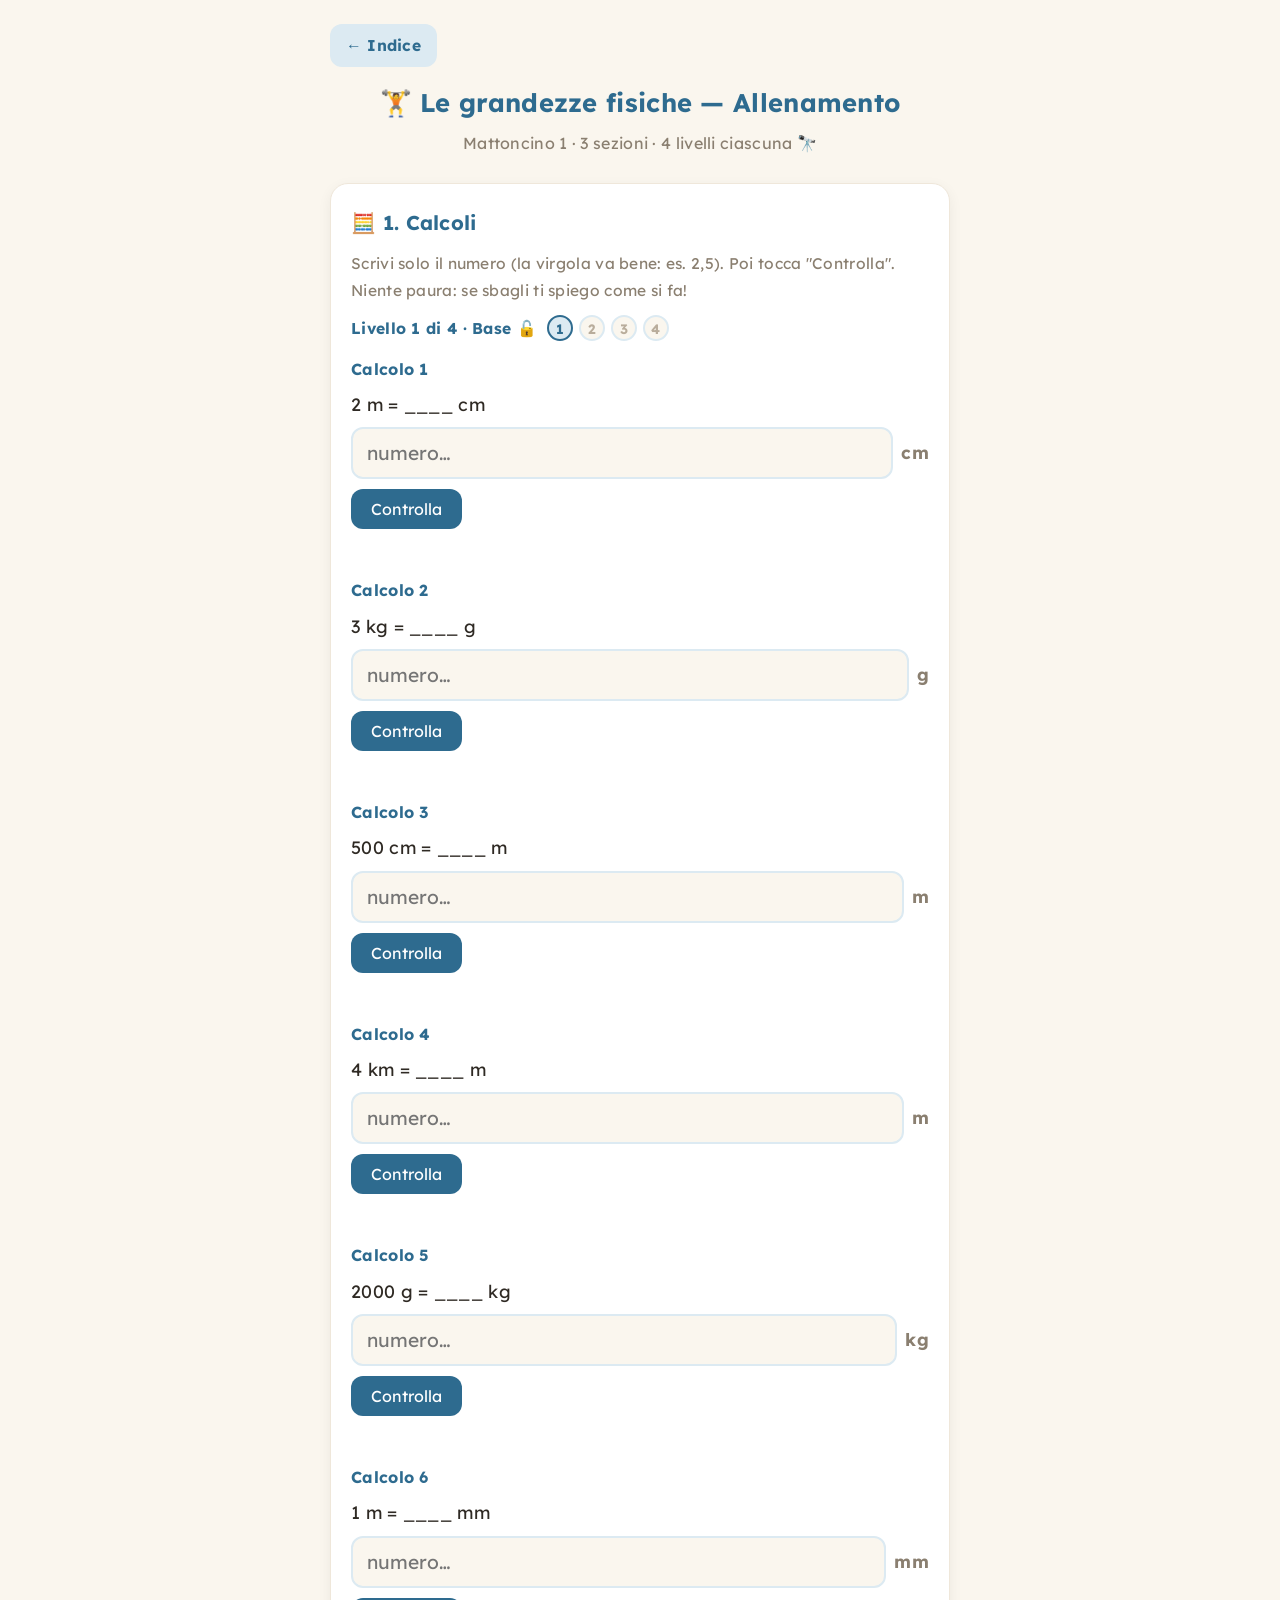
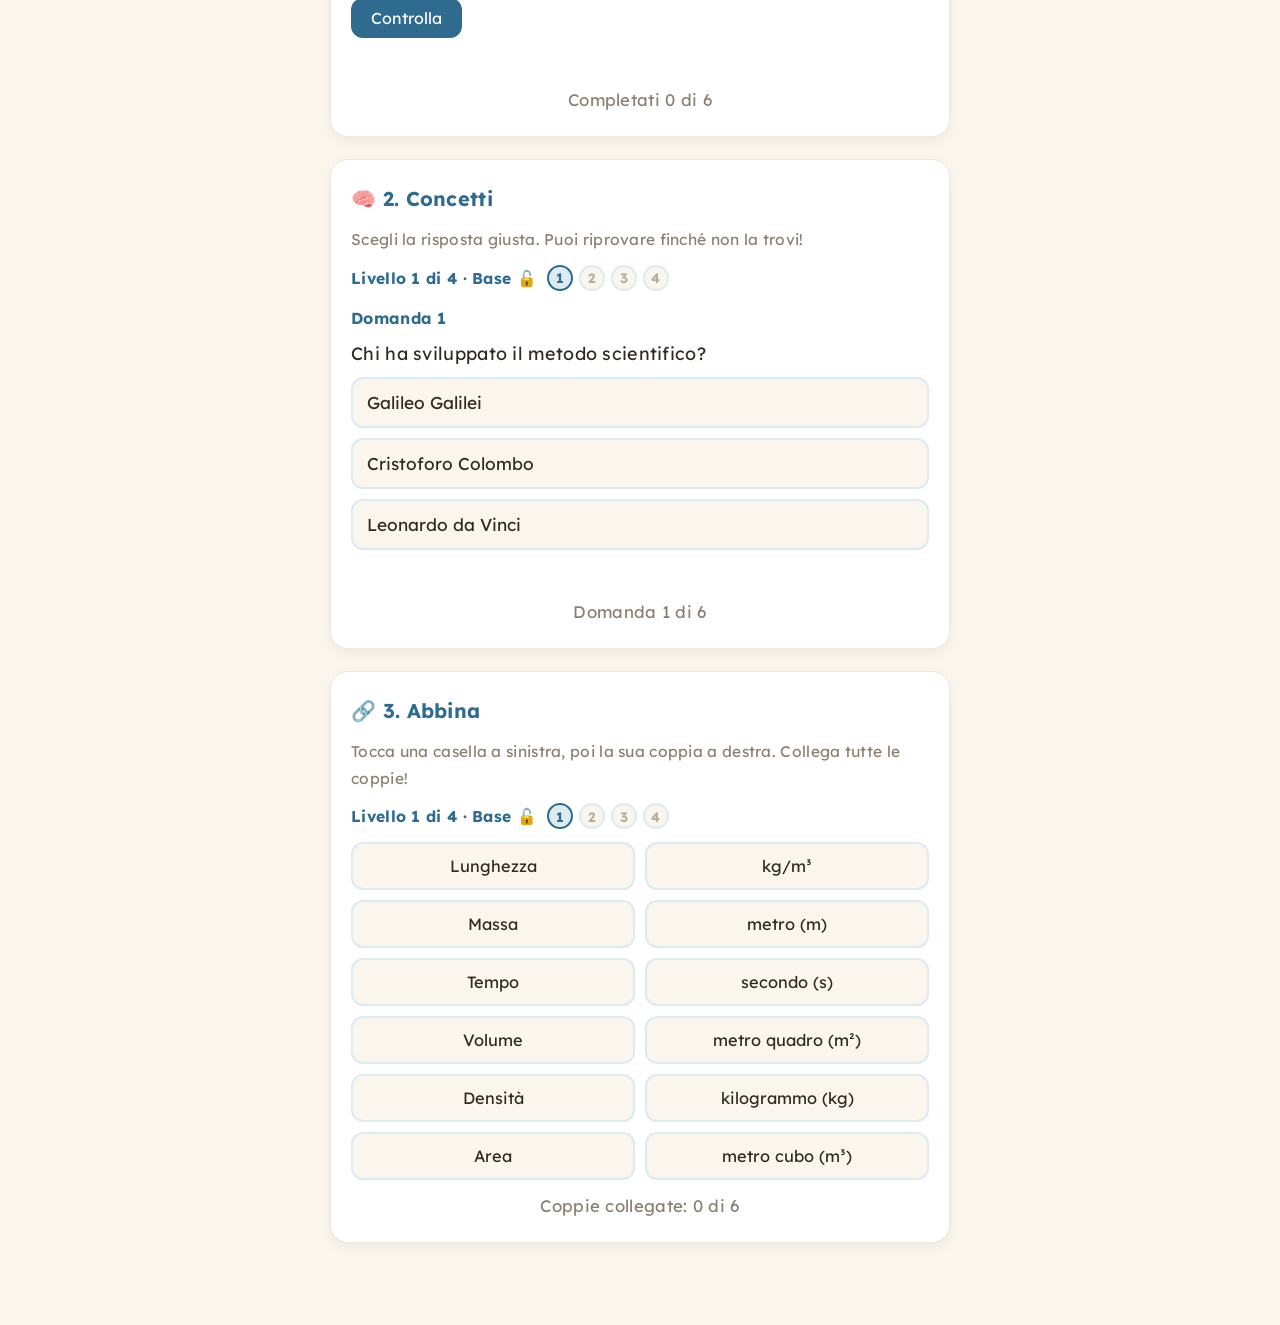
==== grandezze-allenamento.html @ ee23c64e "App Fisica di Irene: PWA installabile (4 mattoncini + allenamenti + video) - 4 lezioni con video esp" ====
<!DOCTYPE html>
<html lang="it">
<head>
<meta charset="UTF-8">
<meta name="viewport" content="width=device-width, initial-scale=1.0">
<link rel="manifest" href="manifest.json">
<meta name="theme-color" content="#FAF6EE">
<meta name="apple-mobile-web-app-capable" content="yes">
<meta name="apple-mobile-web-app-status-bar-style" content="default">
<meta name="apple-mobile-web-app-title" content="Fisica di Irene">
<link rel="apple-touch-icon" href="icon-180.png">
<link rel="icon" type="image/png" sizes="192x192" href="icon-192.png">
<title>Le grandezze fisiche — Allenamento</title>
<link rel="preconnect" href="https://fonts.googleapis.com">
<link rel="preconnect" href="https://fonts.gstatic.com" crossorigin>
<link href="https://fonts.googleapis.com/css2?family=Lexend:wght@400;600;700&display=swap" rel="stylesheet">
<style>
  :root{
    --bg:#FAF6EE; --card:#FFFFFF; --ink:#2F2A24;
    --accent:#2E6B8F; --accent-soft:#DCEAF2;
    --green:#3E8E5A; --green-soft:#E2F0E6;
    --red:#C2492F; --red-soft:#F6E1DB;
    --blue:#3B6EA5; --blue-soft:#E2ECF5;
  }
  *{box-sizing:border-box;}
  body{margin:0; font-family:"Lexend","Trebuchet MS",Verdana,sans-serif;
    background:var(--bg); color:var(--ink); line-height:1.7; letter-spacing:0.3px; padding:24px 14px 60px;}
  .wrap{max-width:620px;margin:0 auto;}
  h1{color:var(--accent);font-size:1.6rem;text-align:center;margin:0 0 6px;}
  .sub{text-align:center;color:#8a7f70;margin:0 0 26px;font-size:1rem;}
  .card{background:var(--card);border-radius:18px;padding:22px 20px;margin-bottom:22px;
    box-shadow:0 4px 14px rgba(0,0,0,0.06);border:1px solid #efe7da;}
  .card h2{margin:0 0 10px;font-size:1.25rem;color:var(--accent);display:flex;align-items:center;gap:8px;}
  .card .lead{color:#8a7f70;margin:0 0 12px;font-size:0.97rem;}
  .levelbar{margin:0 0 12px;}
  .lvrow{display:flex;align-items:center;gap:10px;flex-wrap:wrap;font-size:0.98rem;color:var(--accent);}
  .lvdots{display:inline-flex;gap:6px;}
  .lvdot{width:26px;height:26px;border-radius:50%;display:flex;align-items:center;justify-content:center;
    background:var(--bg);border:2px solid var(--accent-soft);color:#b9ad9c;font-size:0.85rem;font-weight:bold;}
  .lvdot.on{background:var(--accent-soft);border-color:var(--accent);color:var(--accent);}
  .ex{margin:14px 0;}
  .qnum{font-weight:bold;color:var(--accent);}
  .qtext{font-size:1.12rem;margin:6px 0 8px;}
  .options{display:flex;flex-direction:column;gap:10px;}
  .opt{background:var(--bg);border:2px solid var(--accent-soft);
    border-radius:12px;padding:13px 14px;font-size:1.08rem;cursor:pointer;
    text-align:left;font-family:inherit;color:var(--ink);transition:all .15s;}
  .opt:hover{border-color:var(--accent);}
  .opt.correct{background:var(--green-soft);border-color:var(--green);color:var(--green);font-weight:bold;}
  .opt.wrong{background:var(--red-soft);border-color:var(--red);color:var(--red);}
  .feedback{margin-top:10px;font-size:1.02rem;font-weight:bold;min-height:24px;}
  .feedback.ok{color:var(--green);}
  .feedback.no{color:var(--red);}
  .progress{text-align:center;font-size:1.05rem;margin:12px 0 0;color:#8a7f70;}
  .star{font-size:1.4rem;}
  .calc-row{display:flex;gap:8px;align-items:center;flex-wrap:wrap;margin-top:4px;}
  .write-input{flex:1;min-width:120px;font-family:"Lexend",sans-serif;font-size:1.2rem;
    padding:12px 14px;border:2px solid var(--accent-soft);border-radius:12px;
    background:var(--bg);color:var(--ink);}
  .write-input:focus{outline:none;border-color:var(--accent);}
  .unit{font-size:1.1rem;color:#8a7f70;font-weight:bold;}
  .checkbtn{margin-top:10px;background:var(--accent);color:#fff;border:none;
    border-radius:12px;padding:10px 20px;font-size:1rem;cursor:pointer;font-family:inherit;}
  .write-input.okbox{border-color:var(--green);background:var(--green-soft);}
  .write-input.nobox{border-color:var(--red);}
  .match-grid{display:grid;grid-template-columns:1fr 1fr;gap:10px;margin-top:6px;}
  .match-col{display:flex;flex-direction:column;gap:10px;}
  .match-btn{background:var(--bg);border:2px solid var(--accent-soft);border-radius:12px;
    padding:12px;font-size:1.02rem;cursor:pointer;font-family:inherit;color:var(--ink);
    display:flex;align-items:center;justify-content:center;text-align:center;gap:6px;transition:all .15s;}
  .match-btn:hover{border-color:var(--accent);}
  .match-btn.sel{border-color:var(--blue);background:var(--blue-soft);color:var(--blue);font-weight:bold;}
  .match-btn.done{background:var(--green-soft);border-color:var(--green);color:var(--green);
    font-weight:bold;cursor:default;opacity:0.85;}
  .match-btn.flash{border-color:var(--red);background:var(--red-soft);}
  .restart{display:inline-block;margin:12px auto 0;background:var(--accent);color:#fff;border:none;
    border-radius:12px;padding:11px 22px;font-size:1rem;cursor:pointer;font-family:inherit;}
</style>
</head>
<body>
<div class="wrap">
  <a href="index.html" style="display:inline-block;background:#DCEAF2;color:#2E6B8F;text-decoration:none;border-radius:12px;padding:8px 16px;font-size:0.98rem;font-weight:bold;margin-bottom:14px;">&larr; Indice</a>
  <h1>🏋️ Le grandezze fisiche — Allenamento</h1>
  <p class="sub">Mattoncino 1 · 3 sezioni · 4 livelli ciascuna 🔭</p>

  <!-- SEZIONE 1 — CALCOLI -->
  <div class="card">
    <h2>🧮 1. Calcoli</h2>
    <p class="lead">Scrivi solo il numero (la virgola va bene: es. 2,5). Poi tocca "Controlla". Niente paura: se sbagli ti spiego come si fa!</p>
    <div class="levelbar" id="calc-level"></div>
    <div id="calc-list"></div>
    <div class="progress" id="calc-prog"></div>
  </div>

  <!-- SEZIONE 2 — CONCETTI -->
  <div class="card">
    <h2>🧠 2. Concetti</h2>
    <p class="lead">Scegli la risposta giusta. Puoi riprovare finché non la trovi!</p>
    <div class="levelbar" id="quiz-level"></div>
    <div id="quiz-box"></div>
    <div class="progress" id="quiz-prog"></div>
  </div>

  <!-- SEZIONE 3 — ABBINA -->
  <div class="card">
    <h2>🔗 3. Abbina</h2>
    <p class="lead">Tocca una casella a sinistra, poi la sua coppia a destra. Collega tutte le coppie!</p>
    <div class="levelbar" id="match-level"></div>
    <div class="match-grid" id="match-grid"></div>
    <div class="progress" id="match-prog"></div>
  </div>
</div>

<script>
  function stars(correct,total){
    const pct=correct/total;
    const n=pct===1?5:pct>=0.75?4:pct>=0.5?3:pct>=0.25?2:1;
    return "⭐".repeat(n);
  }
  const LV=["Base","Intermedio","Avanzato","Sfida"];
  function levelBar(level){
    let dots="";
    for(let i=0;i<4;i++) dots+=`<span class="lvdot ${i<=level?'on':''}">${i+1}</span>`;
    return `<div class="lvrow"><b>Livello ${level+1} di 4 · ${LV[level]} 🔓</b><span class="lvdots">${dots}</span></div>`;
  }
  function levelResult(progEl, score, total, level, threshold, setFnName){
    const passed = score>=threshold;
    let html=`<div class="star">${stars(score,total)}</div>${score}/${total} giuste<br>`;
    if(passed && level<3){
      html+=`<b>Bravissima! Livello ${level+2} sbloccato 🔓</b><br>`;
      html+=`<button class="restart" onclick="${setFnName}(${level+1})">➡️ Vai al Livello ${level+2}</button>`;
    } else if(passed && level===3){
      html+=`<b>🏆 Hai completato tutti i livelli!</b><br>`;
      html+=`<button class="restart" onclick="${setFnName}(0)">🔄 Rigioca dal Livello 1</button>`;
    } else {
      html+=`<b>Ci sei quasi! Riprova questo livello, ce la fai 🌱</b><br>`;
      html+=`<button class="restart" onclick="${setFnName}(${level})">🔄 Rifai il Livello ${level+1}</button>`;
    }
    progEl.innerHTML=html;
  }
  function shuffle(a){ a=a.slice(); for(let i=a.length-1;i>0;i--){ const j=Math.floor(Math.random()*(i+1)); [a[i],a[j]]=[a[j],a[i]]; } return a; }
  function escQ(s){ return String(s).replace(/'/g, "\\'"); }

  /* ============ SEZIONE 1 — CALCOLI ============ */
  const calcLevels = [
    [ // L1 — equivalenze base
      {q:"2 m = ____ cm", a:200, unit:"cm", sol:"Da m a cm moltiplico per 100: 2 × 100 = 200."},
      {q:"3 kg = ____ g", a:3000, unit:"g", sol:"Da kg a g moltiplico per 1000: 3 × 1000 = 3000."},
      {q:"500 cm = ____ m", a:5, unit:"m", sol:"Da cm a m divido per 100: 500 ÷ 100 = 5."},
      {q:"4 km = ____ m", a:4000, unit:"m", sol:"Da km a m moltiplico per 1000: 4 × 1000 = 4000."},
      {q:"2000 g = ____ kg", a:2, unit:"kg", sol:"Da g a kg divido per 1000: 2000 ÷ 1000 = 2."},
      {q:"1 m = ____ mm", a:1000, unit:"mm", sol:"Da m a mm moltiplico per 1000: 1 × 1000 = 1000."},
    ],
    [ // L2 — equivalenze + tempo + decimali
      {q:"2 min = ____ s", a:120, unit:"s", sol:"1 min = 60 s → 2 × 60 = 120."},
      {q:"1 h = ____ s", a:3600, unit:"s", sol:"1 h = 60 min = 60 × 60 = 3600 s."},
      {q:"1,5 kg = ____ g", a:1500, unit:"g", sol:"1,5 × 1000 = 1500."},
      {q:"250 cm = ____ m", a:2.5, unit:"m", sol:"250 ÷ 100 = 2,5."},
      {q:"3,5 m = ____ cm", a:350, unit:"cm", sol:"3,5 × 100 = 350."},
      {q:"90 s = ____ min", a:1.5, unit:"min", sol:"90 ÷ 60 = 1,5."},
    ],
    [ // L3 — densità (trova d)
      {q:"m = 100 g, V = 20 cm³.  d = ____ g/cm³", a:5, unit:"g/cm³", sol:"d = m/V = 100 ÷ 20 = 5."},
      {q:"m = 300 g, V = 100 cm³.  d = ____ g/cm³", a:3, unit:"g/cm³", sol:"d = m/V = 300 ÷ 100 = 3."},
      {q:"m = 60 g, V = 30 cm³.  d = ____ g/cm³", a:2, unit:"g/cm³", sol:"d = m/V = 60 ÷ 30 = 2."},
      {q:"m = 200 g, V = 25 cm³.  d = ____ g/cm³", a:8, unit:"g/cm³", sol:"d = m/V = 200 ÷ 25 = 8."},
      {q:"m = 45 g, V = 9 cm³.  d = ____ g/cm³", a:5, unit:"g/cm³", sol:"d = m/V = 45 ÷ 9 = 5."},
      {q:"m = 150 g, V = 50 cm³.  d = ____ g/cm³", a:3, unit:"g/cm³", sol:"d = m/V = 150 ÷ 50 = 3."},
    ],
    [ // L4 — densità inversa + misto
      {q:"d = 2 g/cm³, V = 10 cm³.  m = ____ g", a:20, unit:"g", sol:"m = d × V = 2 × 10 = 20."},
      {q:"m = 80 g, d = 4 g/cm³.  V = ____ cm³", a:20, unit:"cm³", sol:"V = m ÷ d = 80 ÷ 4 = 20."},
      {q:"d = 7,8 g/cm³, V = 10 cm³.  m = ____ g", a:78, unit:"g", sol:"m = d × V = 7,8 × 10 = 78."},
      {q:"m = 540 g, d = 2,7 g/cm³.  V = ____ cm³", a:200, unit:"cm³", sol:"V = m ÷ d = 540 ÷ 2,7 = 200."},
      {q:"m = 250 g, V = 50 cm³.  d = ____ g/cm³", a:5, unit:"g/cm³", sol:"d = m ÷ V = 250 ÷ 50 = 5."},
      {q:"d = 1,2 g/cm³, V = 5 cm³.  m = ____ g", a:6, unit:"g", sol:"m = d × V = 1,2 × 5 = 6."},
    ],
  ];
  let cLevel=0, calcDone=[];
  function parseNum(s){ return parseFloat(String(s).trim().replace(",", ".").replace(/\s+/g,"")); }
  function setCalcLevel(lvl){
    cLevel=lvl;
    const data=calcLevels[lvl];
    calcDone=new Array(data.length).fill(false);
    document.getElementById("calc-level").innerHTML=levelBar(lvl);
    document.getElementById("calc-prog").textContent=`Completati 0 di ${data.length}`;
    const list=document.getElementById("calc-list");
    list.innerHTML=data.map((it,i)=>`
      <div class="ex">
        <div class="qnum">Calcolo ${i+1}</div>
        <div class="qtext">${it.q}</div>
        <div class="calc-row">
          <input class="write-input" id="ci${i}" type="text" inputmode="decimal" autocomplete="off" placeholder="numero…">
          <span class="unit">${it.unit}</span>
        </div>
        <button class="checkbtn" onclick="checkCalc(${i})">Controlla</button>
        <div class="feedback" id="cfb${i}"></div>
      </div>`).join("");
  }
  function checkCalc(i){
    const it=calcLevels[cLevel][i];
    const inp=document.getElementById("ci"+i);
    const fb=document.getElementById("cfb"+i);
    const val=parseNum(inp.value);
    const ok = !isNaN(val) && Math.abs(val - it.a) < 0.01;
    if(ok){
      inp.classList.add("okbox"); inp.classList.remove("nobox");
      fb.innerHTML="✅ Perfetto! "+it.sol; fb.className="feedback ok";
    } else {
      inp.classList.add("nobox");
      fb.innerHTML=`💛 Quasi! ${it.sol}<br>La risposta è: <b>${String(it.a).replace(".",",")} ${it.unit}</b>`;
      fb.className="feedback no";
    }
    if(!calcDone[i]){ calcDone[i]=true; updateCalc(); }
  }
  function updateCalc(){
    const data=calcLevels[cLevel];
    const pr=document.getElementById("calc-prog");
    const done=calcDone.filter(Boolean).length;
    if(done<data.length){ pr.textContent=`Completati ${done} di ${data.length}`; return; }
    let correct=0;
    data.forEach((it,i)=>{ if(document.getElementById("ci"+i).classList.contains("okbox")) correct++; });
    levelResult(pr, correct, data.length, cLevel, 4, "setCalcLevel");
  }

  /* ============ SEZIONE 2 — CONCETTI ============ */
  const quizLevels = [
    [ // L1
      {q:"Chi ha sviluppato il metodo scientifico?", opts:["Galileo Galilei","Cristoforo Colombo","Leonardo da Vinci"], correct:0},
      {q:"Qual è l'unità di misura della massa nel SI?", opts:["il metro","il kilogrammo","il litro"], correct:1},
      {q:"Qual è l'unità di misura della lunghezza?", opts:["il secondo","il grammo","il metro"], correct:2},
      {q:"Con quale strumento misuri la massa?", opts:["la bilancia","il righello","il cronometro"], correct:0},
      {q:"Il tempo si misura in…", opts:["metri","secondi","kilogrammi"], correct:1},
      {q:"Una grandezza fisica è…", opts:["qualcosa che si può misurare","un'opinione","un colore"], correct:0},
    ],
    [ // L2
      {q:"La densità si misura in…", opts:["g/cm³ (o kg/m³)","cm²","secondi"], correct:0},
      {q:"Quale di queste NON è una grandezza fisica?", opts:["la massa","la simpatia","il tempo"], correct:1},
      {q:"Massa e peso sono la stessa cosa?", opts:["Sì, sempre","No, sono cose diverse","Solo sulla Luna"], correct:1},
      {q:"Lo strumento per misurare il tempo è…", opts:["il termometro","il cronometro","la bilancia"], correct:1},
      {q:"Il volume è una grandezza…", opts:["fondamentale","derivata","immaginaria"], correct:1},
      {q:"Misurare vuol dire…", opts:["indovinare","confrontare con un'unità campione","disegnare"], correct:1},
    ],
    [ // L3
      {q:"Qual è il PRIMO passo del metodo scientifico?", opts:["scrivere la legge","osservare","fare i calcoli"], correct:1},
      {q:"Qual è la formula della densità?", opts:["d = m × V","d = m / V","d = V / m"], correct:1},
      {q:"Quale di queste è una grandezza FONDAMENTALE?", opts:["l'area","la lunghezza","la densità"], correct:1},
      {q:"Per misurare il volume di un liquido uso…", opts:["il cilindro graduato","il righello","la bilancia"], correct:0},
      {q:"1 g a quanti mg corrisponde?", opts:["10 mg","100 mg","1000 mg"], correct:2},
      {q:"La notazione scientifica serve a…", opts:["scrivere numeri molto grandi o molto piccoli","colorare i grafici","misurare il tempo"], correct:0},
    ],
    [ // L4
      {q:"Un oggetto galleggia sull'acqua se la sua densità è…", opts:["maggiore di quella dell'acqua","minore di quella dell'acqua","uguale a zero"], correct:1},
      {q:"Se mantengo la massa ma RADDOPPIO il volume, la densità…", opts:["raddoppia","si dimezza","resta uguale"], correct:1},
      {q:"Qual è l'ordine giusto del metodo scientifico?", opts:["ipotesi → legge → osservazione","osservazione → ipotesi → esperimento → legge","esperimento → osservazione → ipotesi"], correct:1},
      {q:"Quale è un SOTTOMULTIPLO del metro?", opts:["il kilometro","il centimetro","il decametro"], correct:1},
      {q:"La massa di un corpo sulla Terra e sulla Luna…", opts:["è la stessa","è maggiore sulla Luna","è minore sulla Luna"], correct:0},
      {q:"2,5 m quanti cm sono?", opts:["25 cm","250 cm","2500 cm"], correct:1},
    ],
  ];
  let qLevel=0, qc=0, qs=0, qCorrect=0;
  function setQuizLevel(lvl){ qLevel=lvl; qc=0; qs=0; document.getElementById("quiz-level").innerHTML=levelBar(lvl); showQuiz(); }
  function showQuiz(){
    const data=quizLevels[qLevel];
    const box=document.getElementById("quiz-box");
    const pr=document.getElementById("quiz-prog");
    if(qc>=data.length){ box.innerHTML=""; levelResult(pr, qs, data.length, qLevel, 4, "setQuizLevel"); return; }
    const it=data[qc];
    const order=shuffle(it.opts.map((o,i)=>i));
    const shown=order.map(k=>it.opts[k]);
    qCorrect=order.indexOf(it.correct);
    pr.textContent=`Domanda ${qc+1} di ${data.length}`;
    box.innerHTML=`
      <div class="ex">
        <div class="qnum">Domanda ${qc+1}</div>
        <div class="qtext">${it.q}</div>
        <div class="options">
          ${shown.map((o,i)=>`<button class="opt" onclick="quizAns(${i})">${o}</button>`).join("")}
        </div>
        <div class="feedback" id="qfb"></div>
      </div>`;
  }
  function quizAns(i){
    const opts=document.querySelectorAll("#quiz-box .opt");
    const fb=document.getElementById("qfb");
    if(i===qCorrect){
      opts[i].classList.add("correct");
      fb.textContent="✅ Giusto!"; fb.className="feedback ok";
      qs++; opts.forEach(o=>o.disabled=true);
      setTimeout(()=>{ qc++; showQuiz(); },1100);
    } else {
      opts[i].classList.add("wrong");
      fb.textContent="Riprova 🙂"; fb.className="feedback no";
    }
  }

  /* ============ SEZIONE 3 — ABBINA ============ */
  const matchLevels = [
    [ // L1 grandezza ↔ unità
      {l:"Lunghezza", r:"metro (m)"},{l:"Massa", r:"kilogrammo (kg)"},{l:"Tempo", r:"secondo (s)"},
      {l:"Volume", r:"metro cubo (m³)"},{l:"Densità", r:"kg/m³"},{l:"Area", r:"metro quadro (m²)"},
    ],
    [ // L2 grandezza ↔ strumento
      {l:"Massa", r:"bilancia ⚖️"},{l:"Tempo", r:"cronometro ⏱️"},{l:"Lunghezza", r:"righello 📏"},
      {l:"Volume di un liquido", r:"cilindro graduato 🧪"},{l:"Temperatura", r:"termometro 🌡️"},
    ],
    [ // L3 prefisso ↔ valore
      {l:"kilo (k)", r:"× 1000"},{l:"etto (h)", r:"× 100"},{l:"deca (da)", r:"× 10"},
      {l:"deci (d)", r:": 10"},{l:"centi (c)", r:": 100"},{l:"milli (m)", r:": 1000"},
    ],
    [ // L4 equivalenze
      {l:"1 m", r:"100 cm"},{l:"1 km", r:"1000 m"},{l:"1 kg", r:"1000 g"},
      {l:"1 min", r:"60 s"},{l:"1 h", r:"3600 s"},{l:"1 litro", r:"1000 cm³"},
    ],
  ];
  let mLevel=0, selL=null, matched=0, firstTry=0, spoiled;
  function setMatchLevel(lvl){
    mLevel=lvl; selL=null; matched=0; firstTry=0; spoiled=new Set();
    const pairs=matchLevels[lvl];
    document.getElementById("match-level").innerHTML=levelBar(lvl);
    const grid=document.getElementById("match-grid");
    const left=pairs.map((p,i)=>`<button class="match-btn" id="ml${i}" onclick="pickL(${i})">${p.l}</button>`).join("");
    const order=shuffle(pairs.map((p,i)=>i));
    const right=order.map(i=>`<button class="match-btn" id="mr${i}" onclick="pickR(${i})">${pairs[i].r}</button>`).join("");
    grid.innerHTML=`<div class="match-col">${left}</div><div class="match-col">${right}</div>`;
    document.getElementById("match-prog").textContent=`Coppie collegate: 0 di ${pairs.length}`;
  }
  function pickL(i){
    const btn=document.getElementById("ml"+i);
    if(btn.classList.contains("done")) return;
    document.querySelectorAll(".match-btn.sel").forEach(b=>b.classList.remove("sel"));
    selL=i; btn.classList.add("sel");
  }
  function pickR(i){
    if(selL===null) return;
    const rBtn=document.getElementById("mr"+i);
    if(rBtn.classList.contains("done")) return;
    const lBtn=document.getElementById("ml"+selL);
    const pairs=matchLevels[mLevel];
    if(selL===i){
      lBtn.classList.remove("sel"); lBtn.classList.add("done"); rBtn.classList.add("done");
      if(!spoiled.has(selL)) firstTry++;
      selL=null; matched++;
      const pr=document.getElementById("match-prog");
      if(matched>=pairs.length){
        levelResult(pr, firstTry, pairs.length, mLevel, Math.max(pairs.length-1,1), "setMatchLevel");
      } else {
        pr.textContent=`Coppie collegate: ${matched} di ${pairs.length}`;
      }
    } else {
      spoiled.add(selL);
      rBtn.classList.add("flash");
      setTimeout(()=>rBtn.classList.remove("flash"),500);
      lBtn.classList.remove("sel"); selL=null;
    }
  }

  // avvio
  setCalcLevel(0);
  setQuizLevel(0);
  setMatchLevel(0);
</script>
<script>
  if ('serviceWorker' in navigator) { navigator.serviceWorker.register('./service-worker.js'); }
</script>
</body>
</html>
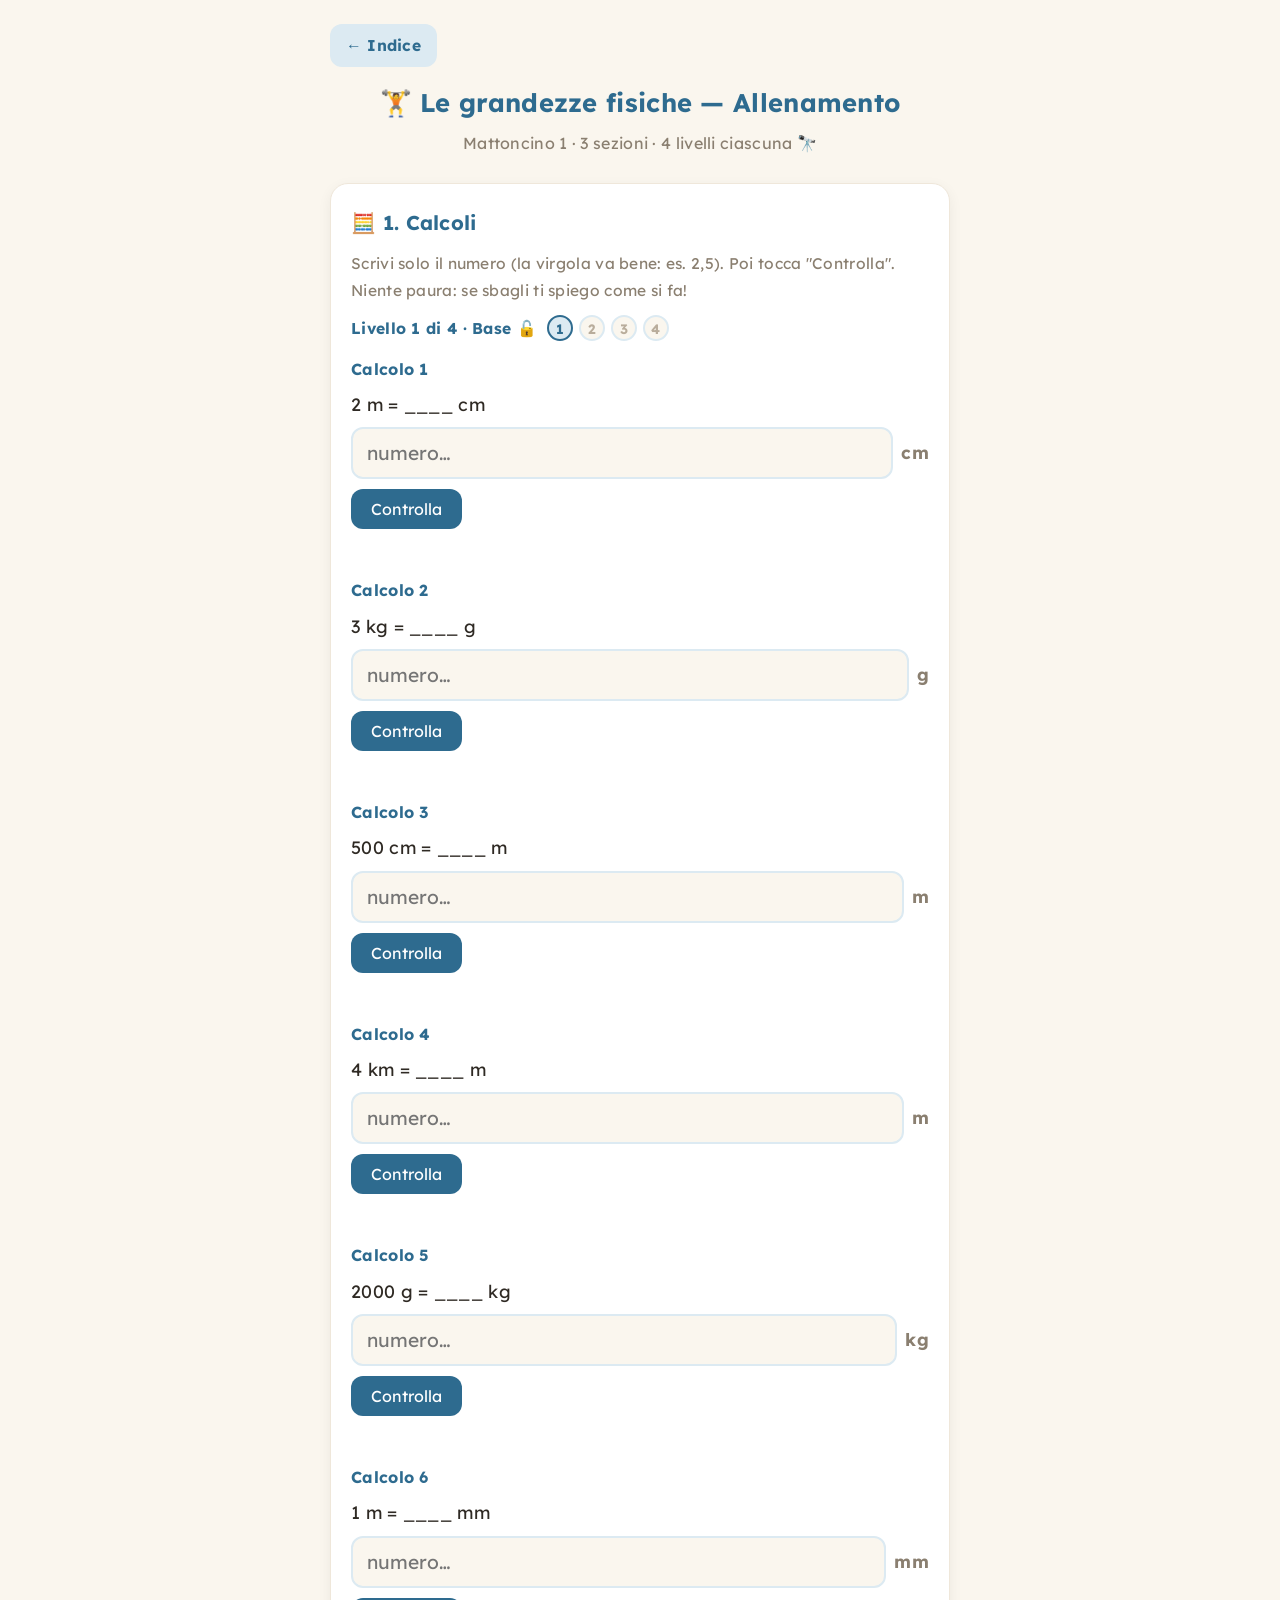
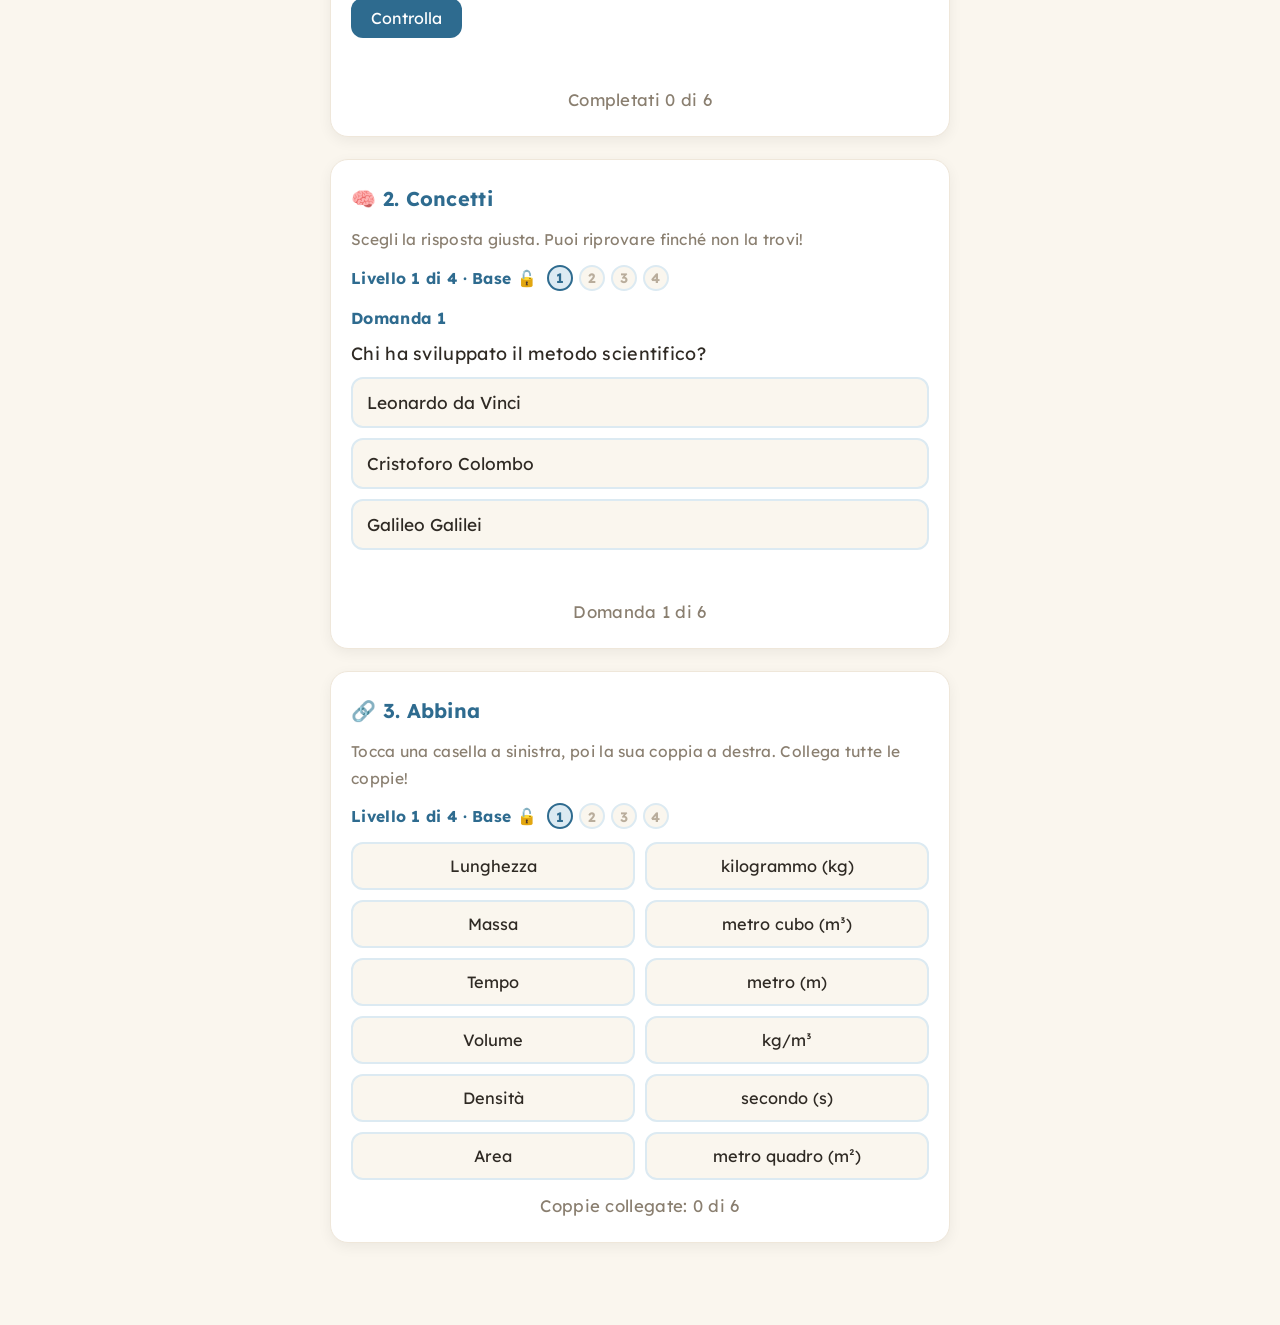
==== commit a6e6c13f: "Avvisi email inizio/fine esercizi (alert.js condiviso) + SW v2 - alert.js: mail "inizio-allenamento"" ====
--- a/grandezze-allenamento.html
+++ b/grandezze-allenamento.html
@@ -8,6 +8,7 @@
 <meta name="apple-mobile-web-app-capable" content="yes">
 <meta name="apple-mobile-web-app-status-bar-style" content="default">
 <meta name="apple-mobile-web-app-title" content="Fisica di Irene">
+<script src="alert.js"></script>
 <link rel="apple-touch-icon" href="icon-180.png">
 <link rel="icon" type="image/png" sizes="192x192" href="icon-192.png">
 <title>Le grandezze fisiche — Allenamento</title>
@@ -130,6 +131,7 @@
       html+=`<b>Bravissima! Livello ${level+2} sbloccato 🔓</b><br>`;
       html+=`<button class="restart" onclick="${setFnName}(${level+1})">➡️ Vai al Livello ${level+2}</button>`;
     } else if(passed && level===3){
+      if(window.segnaSezioneAllenamento) segnaSezioneAllenamento(setFnName);
       html+=`<b>🏆 Hai completato tutti i livelli!</b><br>`;
       html+=`<button class="restart" onclick="${setFnName}(0)">🔄 Rigioca dal Livello 1</button>`;
     } else {
